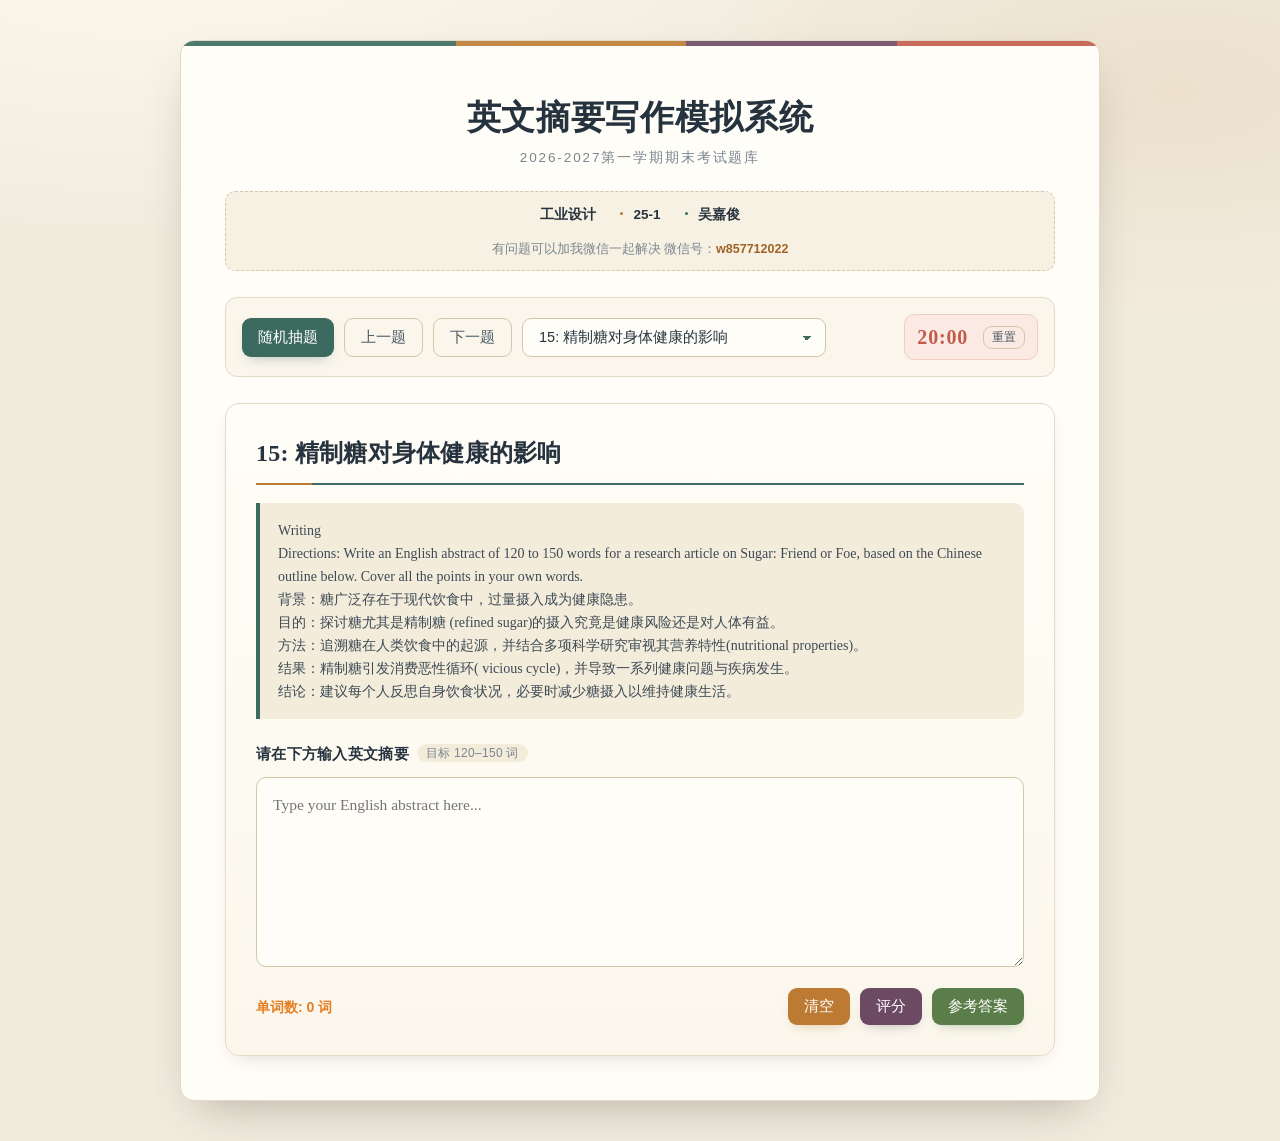
==== index.html @ 1ac741e0 "主谓一致规则审查：新增 SVA-009/011/012/013 并修掉 SVA-008/QUA-005 误报 of 短语中心词一致、定语从句隔开的主语、United States 类单数、each o" ====
<!DOCTYPE html>
<html lang="zh-CN">
<head>
    <meta charset="UTF-8">
    <meta name="viewport" content="width=device-width, initial-scale=1.0">
    <title>期末英语摘要写作模拟系统</title>
    <link rel="stylesheet" href="style.css?v=20261019s">
</head>
<body>

<div class="container">
    <h1>英文摘要写作模拟系统</h1>
    <div class="subtitle">2026-2027第一学期期末考试题库</div>

    <section>
        <div>
            <div>
                <h3 class="profile-major">工业设计</h3>
                <h3 class="profile-class">25-1</h3>
                <h3 class="profile-name">吴嘉俊</h3>
                <h4>有问题可以加我微信一起解决 微信号：<b>w857712022</b></h4>

            </div>
        </div>
    </section>
    <div class="control-panel">
        <div class="btn-group">
            <button onclick="drawRandomQuestion()">随机抽题</button>
            <button class="outline" onclick="prevQuestion()">上一题</button>
            <button class="outline" onclick="nextQuestion()">下一题 </button>
            <select id="questionSelect" onchange="selectQuestion(this.value)">
                <option value="">-- 选择具体题目 --</option>
            </select>
        </div>
        <div class="timer-box">
             <span id="timerDisplay" onclick="toggleTimer()" title="点击开始/暂停">20:00</span>
            <button class="outline" style="padding: 2px 8px; font-size: 12px; margin-left: 5px;" onclick="resetTimer()">重置</button>
        </div>
    </div>

   
    <div id="questionCard" class="card">
        <div class="question-header">
            <h2 id="qTitle" class="question-title"></h2>
        </div>
        
        <div id="qDirections" class="directions"></div>
        
     
        <div class="writing-area">
            <h5>请在下方输入英文摘要<span class="target-hint">目标 120–150 词</span></h5>
            <textarea id="userAnswer" spellcheck="false" autocorrect="off" autocapitalize="off" placeholder="Type your English abstract here..." oninput="updateWordCount();saveCurrentAnswer()"></textarea>
            
            <div class="action-row">
                <span class="word-count" id="wordCountDisplay">单词数: 0 词</span>
                <div class="btn-group">
                    <button class="warning" onclick="clearAnswer()">清空</button>
                    <button class="score" onclick="scoreAnswer()">评分</button>
                    <button class="secondary" onclick="toggleAnswer()">参考答案</button>
                </div>
            </div>
            <div id="scorePanel" class="score-panel"></div>
        </div>

        
        <div id="answerBox" class="answer-section">
            <div class="ans-title">参考答案:</div>
            <div id="qAbstract" class="abstract-text"></div>
            <div class="ans-title">关键词:</div>
            <div id="qKeywords" class="keywords"></div>
        </div>
    </div>
</div>

<script src="text-pos.js?v=20261019s"></script>
<script src="grammar-rules.js?v=20261019s"></script>
<script src="app.js?v=20261019s"></script>

</body>
</html>
---- style.css ----
:root {
    --paper:      #f2ecdf;
    --card:       #fffdf7;
    --ink:        #26333f;   
    --body:       #3d4a55;  
    --muted:      #7b8690;  
    --line:       #e3dac6;  
    --line-strong:#d3c6a9;

  
    --pine:       #3c6a5f;  
    --pine-deep:  #2f544b;
    --amber:      #bd7a33;  
    --amber-deep: #9e6325;
    --plum:       #6c4a63;   
    --olive:      #5a7d4a;  
    --rose:       #c25b4a;  
    --rose-bg:    #fbeae4;


    --font-display: Georgia, "Times New Roman", "Songti SC", "Noto Serif SC", "STSong", serif;
    --font-body:    -apple-system, "PingFang SC", "Hiragino Sans GB", "Microsoft YaHei", "Segoe UI", sans-serif;

    --shadow-card: 0 20px 45px -18px rgba(60, 54, 40, .35);
    --shadow-soft: 0 8px 22px -12px rgba(60, 54, 40, .28);
    --radius: 14px;
}

* { box-sizing: border-box; }

body {
    font-family: var(--font-body);
    color: var(--body);
    line-height: 1.6;
    margin: 0;

    background:
        radial-gradient(1200px 500px at 12% -6%, rgba(255, 251, 240, .85), transparent 60%),
        radial-gradient(900px 420px at 92% 8%, rgba(189, 122, 51, .10), transparent 55%),
        var(--paper);
    min-height: 100vh;
    padding: clamp(16px, 4vw, 40px) 20px;
    -webkit-font-smoothing: antialiased;
}


.container {
    max-width: 920px;
    margin: 0 auto;
    background: var(--card);
    border: 1px solid var(--line);
    border-radius: var(--radius);
    box-shadow: var(--shadow-card);
    padding: clamp(22px, 4vw, 44px);
    position: relative;
    overflow: hidden;
}

.container::before {
    content: "";
    position: absolute;
    top: 0; left: 0; right: 0;
    height: 5px;
    background: linear-gradient(90deg, var(--pine) 0 30%, var(--amber) 30% 55%, var(--plum) 55% 78%, var(--rose) 78%);
    opacity: .9;
}


h1 {
    font-family: var(--font-display);
    font-weight: 700;
    text-align: center;
    color: var(--ink);
    font-size: clamp(26px, 4.2vw, 34px);
    letter-spacing: .02em;
    margin: 6px 0 2px;
    text-wrap: balance;
}
.subtitle {
    text-align: center;
    color: var(--muted);
    font-size: 13.5px;
    letter-spacing: .14em;
    text-transform: uppercase;
    margin: 0 0 22px;
}


section > div > div {
    display: flex;
    flex-wrap: wrap;
    align-items: baseline;
    justify-content: center;
    gap: 4px 14px;
    padding: 12px 18px;
    background: #f7f1e3;
    border: 1px dashed var(--line-strong);
    border-radius: 10px;
    font-size: 13.5px;
    color: var(--muted);
}
.profile-major, .profile-class, .profile-name {
    display: inline;
    margin: 0;
    font-size: 13.5px;
    font-weight: 600;
    color: var(--ink);
}

.profile-class::before { content: ""; display: inline-block; width: 3px; height: 3px;
    border-radius: 50%; background: var(--amber); margin: 0 10px 3px; vertical-align: middle; }
.profile-name::before { content: ""; display: inline-block; width: 3px; height: 3px;
    border-radius: 50%; background: var(--pine); margin: 0 10px 3px; vertical-align: middle; }

section h4 {
    margin: 10px 0 0;
    width: 100%;
    text-align: center;
    font-size: 12.5px;
    font-weight: 400;
    color: var(--muted);
    line-height: 1.5;
}
section h4 b { color: var(--amber-deep); font-weight: 600; }


.control-panel {
    display: flex;
    flex-wrap: wrap;
    gap: 14px;
    justify-content: space-between;
    align-items: center;
    margin: 26px 0;
    padding: 16px;
    background: #faf6ec;
    border: 1px solid var(--line);
    border-radius: 12px;
}
.btn-group { display: flex; flex-wrap: wrap; gap: 10px; }

select, button {
    font-family: inherit;
    font-size: 14.5px;
    padding: 9px 16px;
    border-radius: 9px;
    border: 1px solid var(--line-strong);
    background: #fffdf7;
    color: var(--ink);
    cursor: pointer;
    transition: transform .12s ease, box-shadow .18s ease, background .18s ease, color .18s ease, border-color .18s ease;
    appearance: none;
}
button:active { transform: translateY(1px) scale(.99); }
button:focus-visible, select:focus-visible { outline: 2px solid var(--amber); outline-offset: 2px; }

button {
    color: #fff;
    background: var(--pine);
    border: none;
    box-shadow: 0 6px 14px -8px rgba(60, 106, 95, .55);
}
button:hover { background: var(--pine-deep); box-shadow: 0 8px 18px -8px rgba(60, 106, 95, .6); transform: translateY(-1px); }

button.secondary { background: var(--olive); box-shadow: 0 6px 14px -8px rgba(90, 125, 74, .55); }
button.secondary:hover { background: #4a6a3c; }
button.warning { background: var(--amber); box-shadow: 0 6px 14px -8px rgba(189, 122, 51, .55); }
button.warning:hover { background: var(--amber-deep); }
button.score { background: var(--plum); box-shadow: 0 6px 14px -8px rgba(108, 74, 99, .55); }
button.score:hover { background: #5a3d52; }
button.outline { background: transparent; color: #4a5a63; border: 1px solid var(--line-strong); box-shadow: none; }
button.outline:hover { background: #f3ecdb; color: var(--ink); transform: translateY(-1px); }


select {
    background-image: linear-gradient(45deg, transparent 50%, var(--pine) 50%),
                      linear-gradient(135deg, var(--pine) 50%, transparent 50%);
    background-position: calc(100% - 18px) 55%, calc(100% - 13px) 55%;
    background-size: 5px 5px;
    background-repeat: no-repeat;
    padding-right: 36px;
}


.timer-box {
    display: inline-flex;
    align-items: center;
    gap: 10px;
    font-family: var(--font-display);
    font-size: 20px;
    font-weight: 700;
    font-variant-numeric: tabular-nums;
    color: var(--rose);
    background: var(--rose-bg);
    border: 1px solid #f0cfc3;
    border-radius: 10px;
    padding: 6px 12px;
    transition: transform .2s ease, box-shadow .2s ease;
}
.timer-box:has(#timerDisplay.is-running) {
    box-shadow: 0 0 0 4px rgba(194, 91, 74, .12);
}
#timerDisplay {
    cursor: pointer;
    user-select: none;
    letter-spacing: .04em;
}
#timerDisplay.is-running { animation: pulse 2s ease-in-out infinite; }
@keyframes pulse {
    0%, 100% { opacity: 1; }
    50% { opacity: .55; }
}
.timer-box button { font-size: 11.5px; padding: 3px 10px; }

.card {
    border: 1px solid var(--line);
    border-radius: var(--radius);
    background: linear-gradient(180deg, #fffdf7, #fbf7ec);
    padding: clamp(18px, 3vw, 30px);
    display: none;
    box-shadow: var(--shadow-soft);
}
.card.active { display: block; animation: reveal .55s cubic-bezier(.2,.8,.2,1) both; }
@keyframes reveal {
    from { opacity: 0; transform: translateY(14px); }
    to   { opacity: 1; transform: translateY(0); }
}

.question-header {
    display: flex;
    justify-content: space-between;
    align-items: center;
    padding-bottom: 10px;
    margin-bottom: 18px;
    border-bottom: 2px solid var(--pine);
    position: relative;
}
.question-header::after {
    content: "";
    position: absolute;
    left: 0; bottom: -2px;
    width: 56px; height: 2px;
    background: var(--amber);
}
.question-title {
    font-family: var(--font-display);
    font-size: clamp(19px, 3vw, 24px);
    font-weight: 700;
    color: var(--ink);
    margin: 0;
    letter-spacing: .01em;
}

.directions {
    background: #f3ecdb;
    border-left: 4px solid var(--pine);
    border-radius: 0 10px 10px 0;
    padding: 16px 18px;
    margin-bottom: 24px;
    font-family: "Georgia", "Times New Roman", ui-monospace, var(--font-body);
    white-space: pre-wrap;
    line-height: 1.65;
    font-size: 14px;
    color: var(--body);
}


.writing-area { margin-top: 4px; }
.writing-area h5 {
    margin: 0 0 10px;
    font-size: 14.5px;
    font-weight: 600;
    color: var(--ink);
    letter-spacing: .02em;
}
.writing-area .target-hint {
    margin-left: 8px;
    font-size: 12px;
    font-weight: 500;
    color: var(--muted);
    background: #f3ecdb;
    padding: 2px 9px;
    border-radius: 20px;
    vertical-align: 2px;
}
textarea {
    width: 100%;
    height: 190px;
    padding: 14px 16px;
    box-sizing: border-box;
    border: 1px solid var(--line-strong);
    border-radius: 10px;
    background: #fffdf7;
    font-family: "Georgia", "Times New Roman", var(--font-body);
    font-size: 15.5px;
    line-height: 1.7;
    resize: vertical;
    color: var(--ink);
    transition: border-color .2s ease, box-shadow .2s ease;
}
textarea:focus {
    outline: none;
    border-color: var(--pine);
    box-shadow: 0 0 0 4px rgba(60, 106, 95, .14);
}

.action-row {
    display: flex;
    justify-content: space-between;
    align-items: center;
    gap: 12px;
    margin-top: 14px;
    flex-wrap: wrap;
}
.word-count {
    font-size: 14px;
    font-weight: 600;
    color: var(--muted);
    font-variant-numeric: tabular-nums;
}


.score-panel {
    display: none;
    margin-top: 22px;
    padding: 20px;
    background: #fffdf7;
    border: 1px solid var(--line);
    border-radius: 12px;
    box-shadow: var(--shadow-soft);
}
.score-panel.show { display: block; animation: reveal .4s ease both; }
.score-total {
    font-family: var(--font-display);
    font-size: 34px;
    font-weight: 700;
    text-align: center;
    color: var(--ink);
    line-height: 1.1;
}
.score-total::after { content: ""; display: block; width: 44px; height: 3px; margin: 10px auto 0; background: var(--amber); }
.score-grade { text-align: center; font-size: 13px; color: var(--muted); margin-bottom: 16px; letter-spacing: .04em; }
.score-row { display: flex; align-items: center; gap: 10px; margin-bottom: 3px; font-size: 13px; }
.score-label { width: 124px; flex-shrink: 0; color: var(--body); font-weight: 500; }
.score-bar { flex: 1; height: 9px; background: #efe7d5; border-radius: 5px; overflow: hidden; }
.score-fill { height: 100%; border-radius: 5px; transition: width .55s cubic-bezier(.2,.8,.2,1); }
.score-val { width: 34px; text-align: right; font-weight: 700; font-variant-numeric: tabular-nums; }
.score-tip { font-size: 12px; color: var(--muted); margin: 0 0 7px 134px; }
.score-tip .score-missed { color: var(--rose); }
.score-tip .score-coll { display: block; margin-top: 3px; color: var(--green, #2f7d4f); }
.score-note {
    margin-top: 12px;
    padding: 8px 12px;
    border-radius: 8px;
    background: #fbf7ec;
    border: 1px dashed var(--line-strong);
    color: var(--muted);
    font-size: 12.5px;
    line-height: 1.6;
}
.score-issues { margin: 12px 0 0; padding-left: 20px; font-size: 13px; }
.score-issues li { margin-bottom: 5px; line-height: 1.5; }
.score-issues .err { color: var(--rose); }
.score-issues .warnx { color: var(--amber-deep); }
.score-issues .susp { color: var(--amber-deep); }
.score-issues .susp::before { content: "◈ "; color: var(--amber); opacity: .9; }
.score-issues .suggest { color: var(--muted); }
.score-issues .suggest::before { content: "✎ "; color: var(--pine); opacity: .7; }
.score-issues .issue-sug { color: var(--pine); font-size: 12px; margin-left: 6px; }
.score-empty { color: var(--muted); text-align: center; padding: 8px; }

/* ---------- 语法原文高亮 ---------- */
.grammar-preview {
    margin: 12px 2px 4px;
    padding: 12px 14px;
    background: #fffdf7;
    border: 1px solid var(--line);
    border-radius: 8px;
    font-family: "Georgia", "Times New Roman", ui-monospace, var(--font-body);
    font-size: 13px;
    line-height: 1.7;
    color: var(--body);
    white-space: pre-wrap;
}
mark.g-err { background: rgba(196, 43, 43, .16); color: #a12828; border-bottom: 1.5px solid #c42b2b; border-radius: 3px; padding: 0 1px; }
mark.g-susp { background: rgba(196, 142, 43, .16); color: #8a5c17; border-bottom: 1.5px dashed #c48e2b; border-radius: 3px; padding: 0 1px; }

/* ---------- 答案区 ---------- */
.answer-section {
    margin-top: 26px;
    border-top: 2px dashed var(--line-strong);
    padding-top: 20px;
    display: none;
}
.answer-section.show { display: block; animation: reveal .4s ease both; }
.ans-title {
    font-weight: 700;
    font-size: 13px;
    letter-spacing: .1em;
    color: var(--amber-deep);
    margin: 0 0 8px;
    text-transform: uppercase;
}
.ans-title:not(:first-child) { margin-top: 18px; }
.abstract-text, .keywords {
    line-height: 1.7;
    background: #fbf7ec;
    padding: 15px 17px;
    border-radius: 10px;
    border: 1px solid var(--line);
    font-family: "Georgia", "Times New Roman", var(--font-body);
    font-size: 14.5px;
    color: var(--body);
}
.keywords { font-style: italic; color: var(--muted); }

@media (max-width: 680px) {
    body { padding: 10px 8px; }
    .container { padding: 18px 14px; border-radius: 12px; }
    h1 { font-size: 23px; }
    .subtitle { font-size: 11.5px; letter-spacing: .1em; }

    .control-panel { flex-direction: column; align-items: stretch; padding: 13px; }
    .btn-group { display: grid; grid-template-columns: repeat(2, 1fr); gap: 8px; }
    .btn-group button { width: 100%; }
    .btn-group button.outline { grid-column: span 1; }
    select { width: 100%; grid-column: span 2; }
    select, button, textarea { font-size: 16px; }   /* 防 iOS 聚焦缩放 */

    .timer-box { justify-content: space-between; width: 100%; }
    .card { padding: 16px 13px; }
    .question-title { font-size: 18px; }
    .directions {
        font-size: 13px;
        padding: 13px 14px;
       
        position: sticky;
        top: 0;
        z-index: 8;
        max-height: 34vh;
        overflow-y: auto;
        background: #f3ecdb;
        box-shadow: 0 6px 18px -10px rgba(60, 54, 40, .5);
    }
   
    .card:focus-within .directions {
        position: fixed;
        top: 0;
        left: 0;
        right: 0;
        margin: 0;
        border-radius: 0;
        border-left: none;
        z-index: 40;
        max-height: 38vh;
        box-shadow: 0 8px 20px -8px rgba(60, 54, 40, .55);
    }
    .card:focus-within { padding-top: 40vh; }
    textarea { height: 200px; font-size: 16px; }

    .action-row { flex-direction: column; align-items: stretch; }
    .btn-group .btn-group { display: grid; }
    .word-count { text-align: center; }

    .score-label { width: 92px; font-size: 12px; }
    .score-tip { margin-left: 102px; }
    .score-total { font-size: 28px; }
}
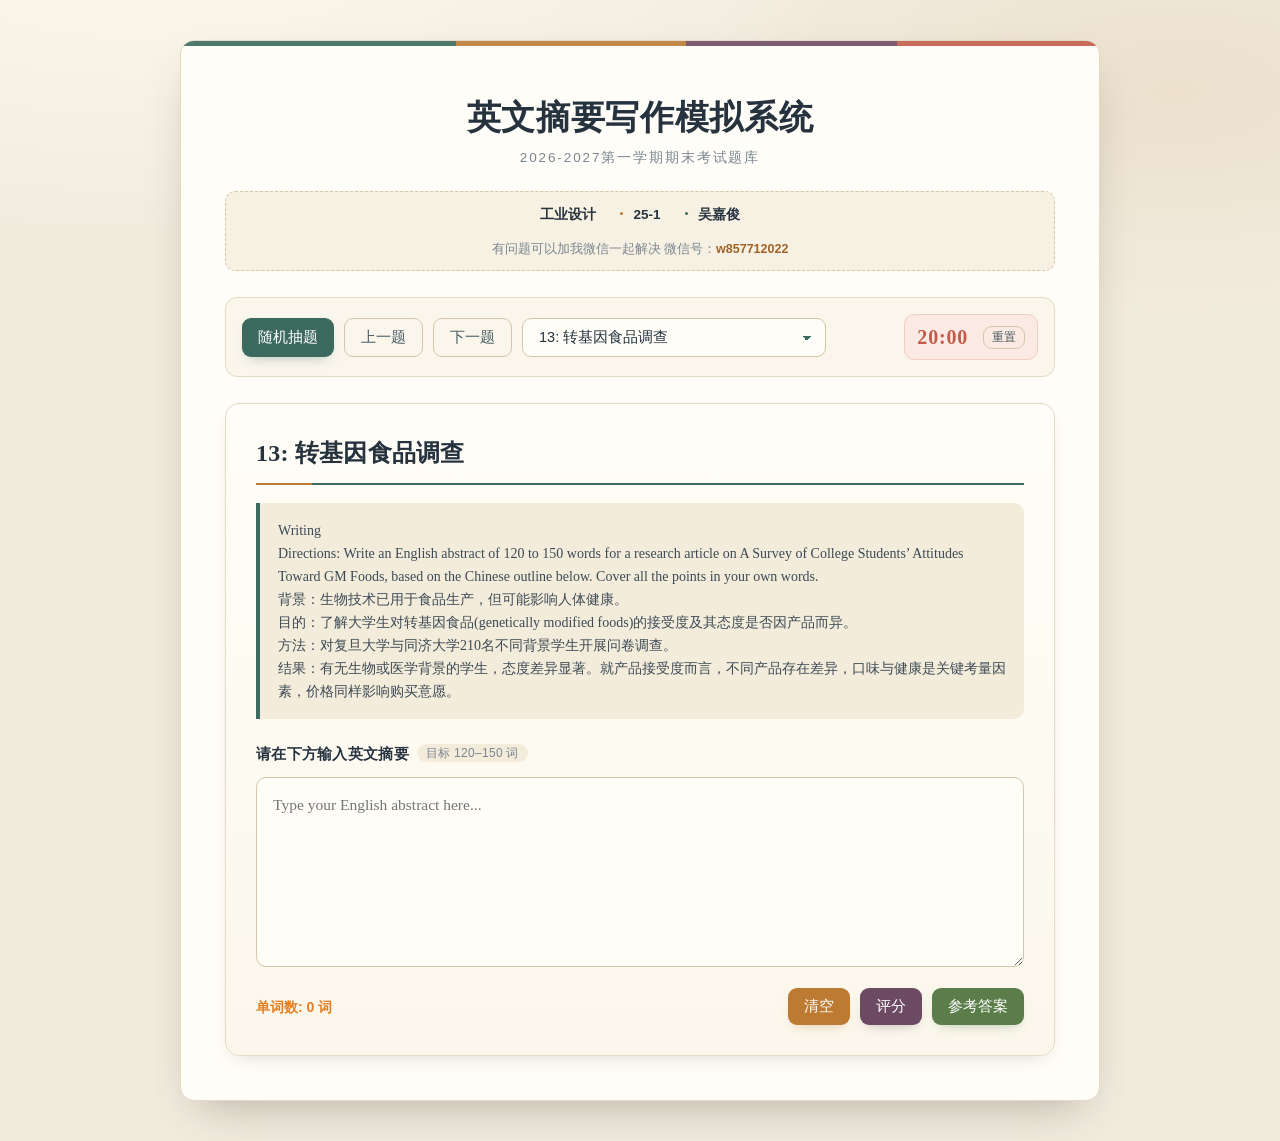
==== commit 63ad338b: "新增连词（CONJ-002/003）与副词（ADV-001~003）规则 like→such as、because+名词短语→because of、动词+形容词应用副词、very 误修饰动词、句首连接" ====
--- a/index.html
+++ b/index.html
@@ -4,7 +4,7 @@
     <meta charset="UTF-8">
     <meta name="viewport" content="width=device-width, initial-scale=1.0">
     <title>期末英语摘要写作模拟系统</title>
-    <link rel="stylesheet" href="style.css?v=20261019s">
+    <link rel="stylesheet" href="style.css?v=20261019w">
 </head>
 <body>
 
@@ -72,9 +72,9 @@
     </div>
 </div>
 
-<script src="text-pos.js?v=20261019s"></script>
-<script src="grammar-rules.js?v=20261019s"></script>
-<script src="app.js?v=20261019s"></script>
+<script src="text-pos.js?v=20261019w"></script>
+<script src="grammar-rules.js?v=20261019w"></script>
+<script src="app.js?v=20261019w"></script>
 
 </body>
 </html>
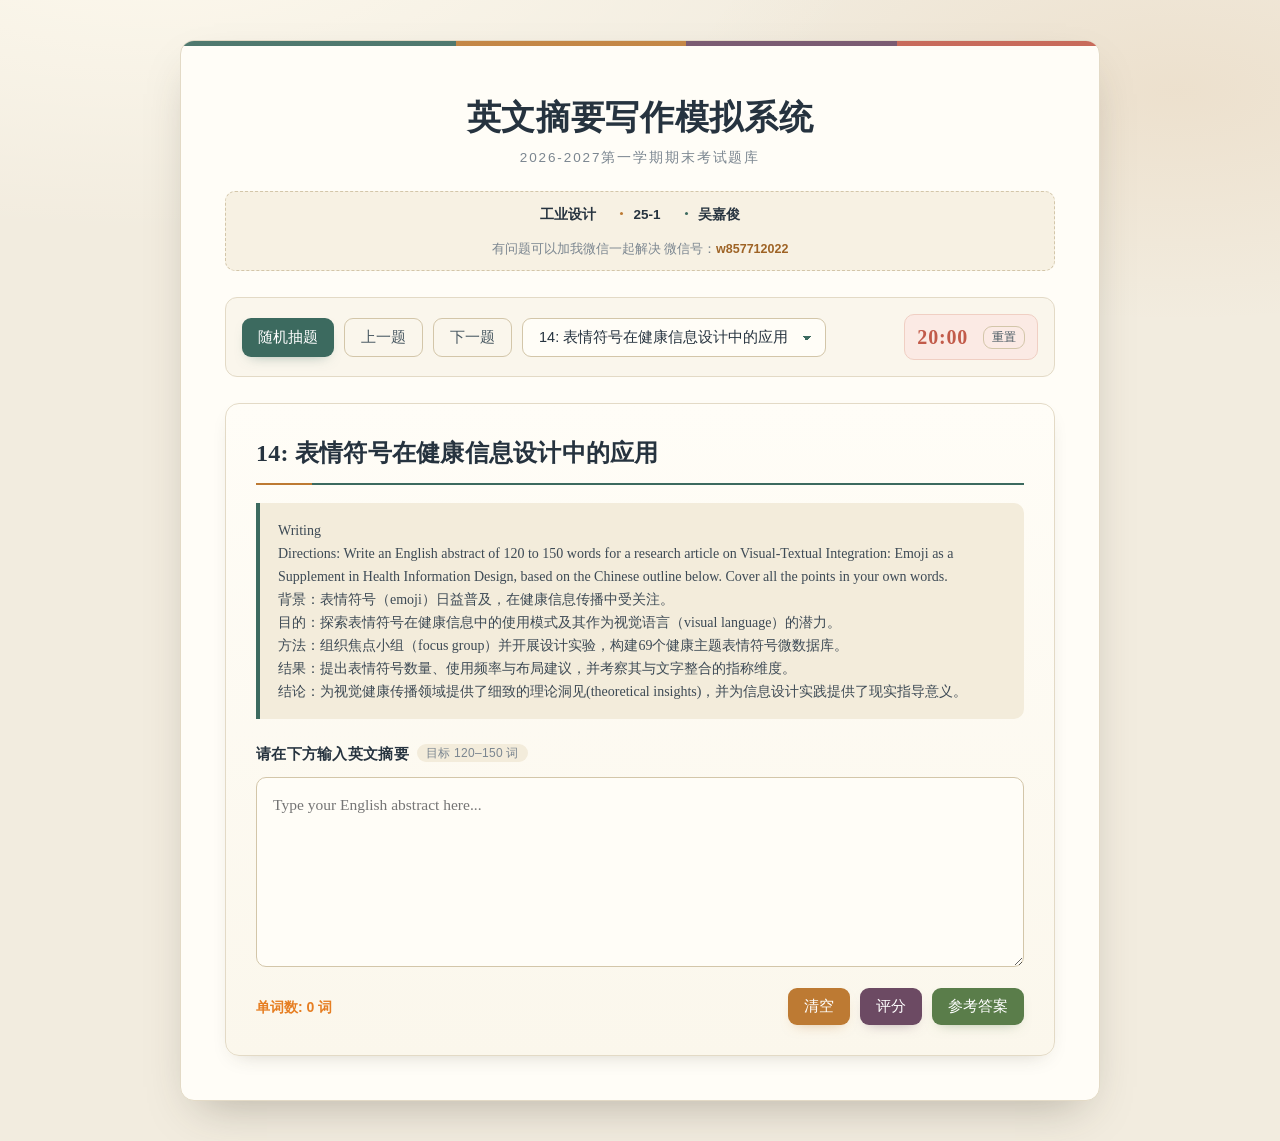
==== commit 29770e82: "新增代词（PRON-001~003）与形容词（ADJ-001~004）规则，并补齐介词（PREP-002~007）与名词（NOUN-005/006）规则 介词：时间/季节/年份介词误用、despite" ====
--- a/index.html
+++ b/index.html
@@ -4,7 +4,7 @@
     <meta charset="UTF-8">
     <meta name="viewport" content="width=device-width, initial-scale=1.0">
     <title>期末英语摘要写作模拟系统</title>
-    <link rel="stylesheet" href="style.css?v=20261019w">
+    <link rel="stylesheet" href="style.css?v=20261019y">
 </head>
 <body>
 
@@ -72,9 +72,9 @@
     </div>
 </div>
 
-<script src="text-pos.js?v=20261019w"></script>
-<script src="grammar-rules.js?v=20261019w"></script>
-<script src="app.js?v=20261019w"></script>
+<script src="text-pos.js?v=20261019y"></script>
+<script src="grammar-rules.js?v=20261019y"></script>
+<script src="app.js?v=20261019y"></script>
 
 </body>
 </html>
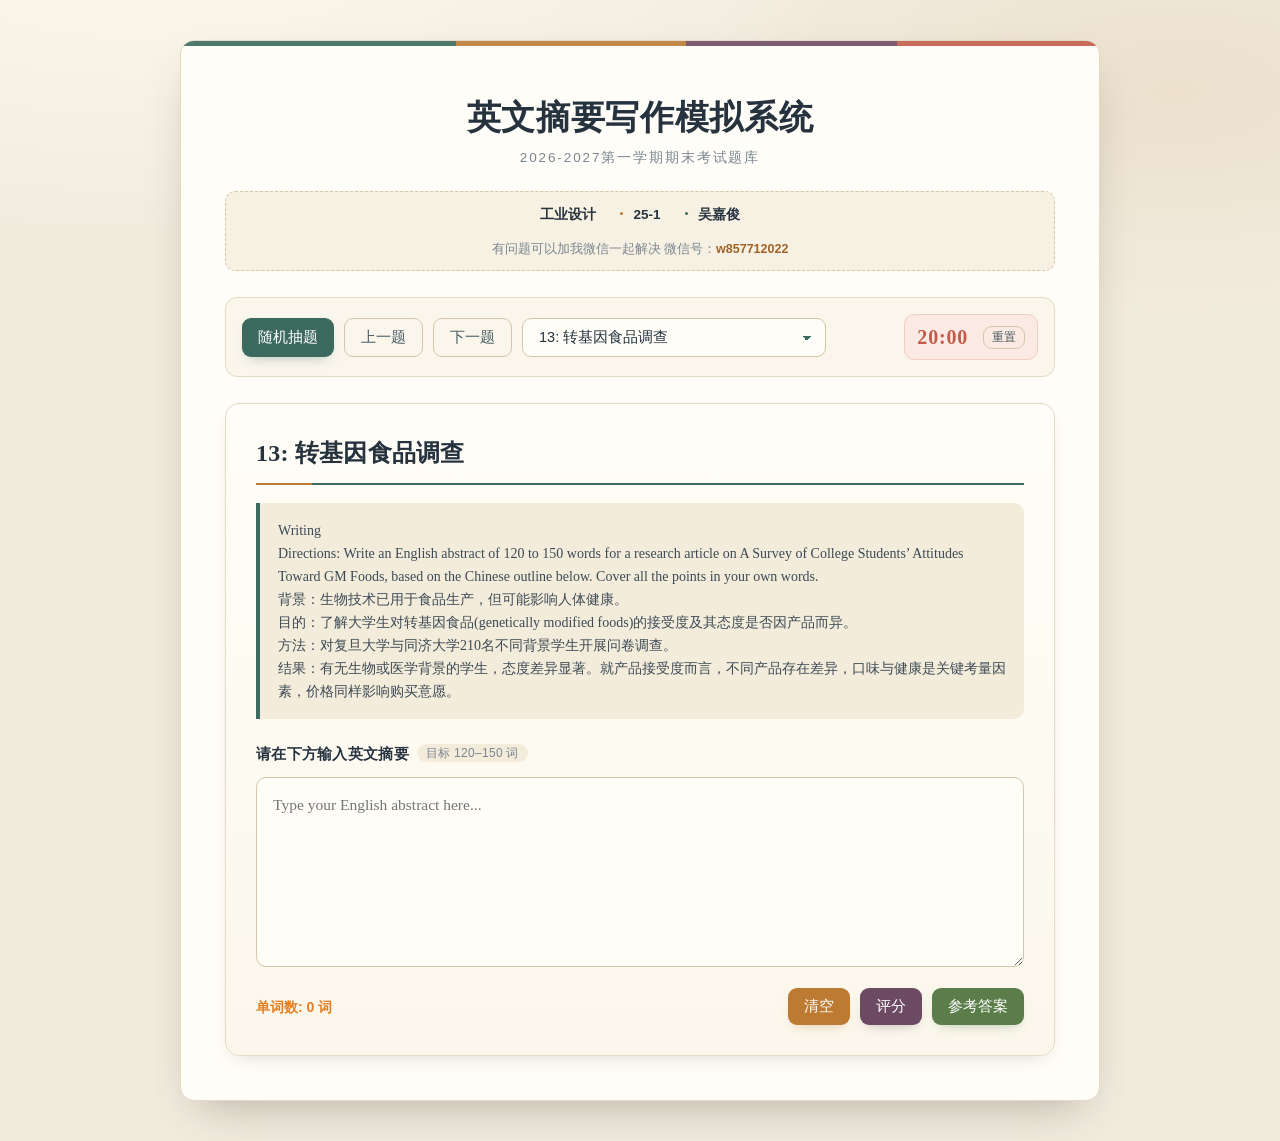
==== commit 0679a70b: "修复 7 处误报并补 10 条漏检规则（白名单豁免/SVA 判定/新增 THERE-001 等） 误报：ART-002/ART-006/SVA-009/SVA-002/CLA-002/RUN-001/" ====
--- a/index.html
+++ b/index.html
@@ -4,7 +4,7 @@
     <meta charset="UTF-8">
     <meta name="viewport" content="width=device-width, initial-scale=1.0">
     <title>期末英语摘要写作模拟系统</title>
-    <link rel="stylesheet" href="style.css?v=20261019y">
+    <link rel="stylesheet" href="style.css?v=20261020a">
 </head>
 <body>
 
@@ -72,9 +72,9 @@
     </div>
 </div>
 
-<script src="text-pos.js?v=20261019y"></script>
-<script src="grammar-rules.js?v=20261019y"></script>
-<script src="app.js?v=20261019y"></script>
+<script src="text-pos.js?v=20261020a"></script>
+<script src="grammar-rules.js?v=20261020a"></script>
+<script src="app.js?v=20261020a"></script>
 
 </body>
 </html>
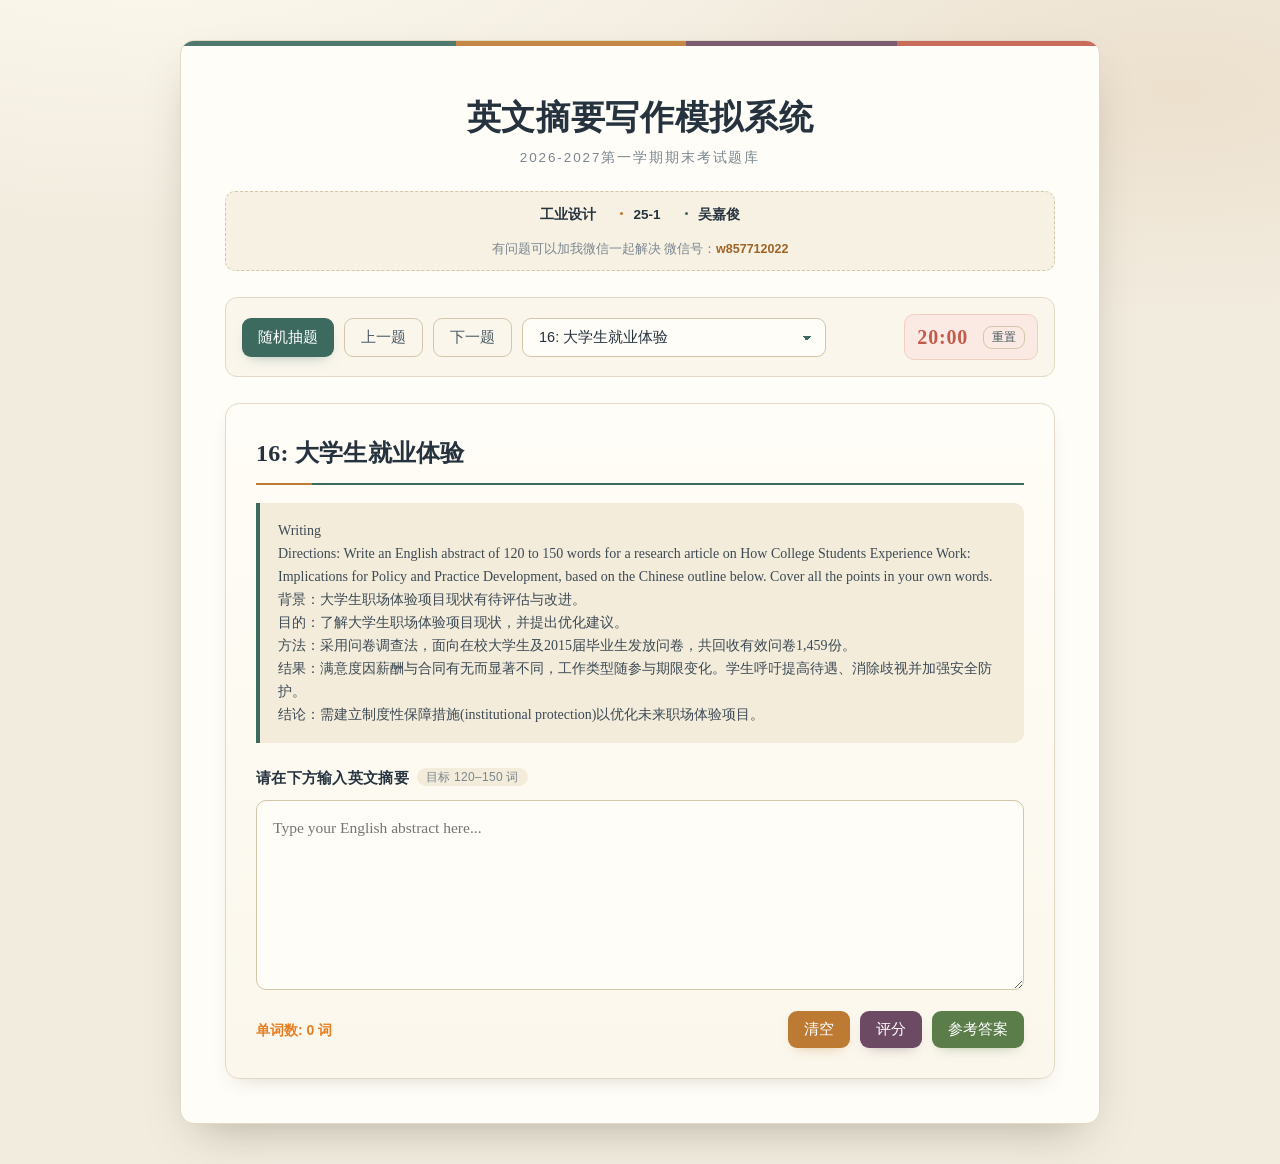
==== commit b8729b3b: "统一 style.css 缓存版本号到 20261022a" ====
--- a/index.html
+++ b/index.html
@@ -4,7 +4,7 @@
     <meta charset="UTF-8">
     <meta name="viewport" content="width=device-width, initial-scale=1.0">
     <title>期末英语摘要写作模拟系统</title>
-    <link rel="stylesheet" href="style.css?v=20261020a">
+    <link rel="stylesheet" href="style.css?v=20261022a">
 </head>
 <body>
 
@@ -72,9 +72,19 @@
     </div>
 </div>
 
-<script src="text-pos.js?v=20261020a"></script>
-<script src="grammar-rules.js?v=20261020a"></script>
-<script src="app.js?v=20261020a"></script>
+<script src="text-pos.js?v=20261022a"></script>
+
+<!-- grammar-checker：词表层 → 核心层 → 规则层 → 残余规则 -->
+<script src="grammar-checker/dictionaries/uncountables.js?v=20261022a"></script>
+<script src="grammar-checker/dictionaries/prepositions.js?v=20261022a"></script>
+<script src="grammar-checker/dictionaries/irregularities.js?v=20261022a"></script>
+<script src="grammar-checker/core/tokenizer.js?v=20261022a"></script>
+<script src="grammar-checker/core/protector.js?v=20261022a"></script>
+<script src="grammar-checker/core/pipeline.js?v=20261022a"></script>
+<script src="grammar-checker/rules/article.js?v=20261022a"></script>
+<script src="grammar-checker/rules/tense.js?v=20261022a"></script>
+<script src="grammar-rules.js?v=20261022a"></script>
+<script src="app.js?v=20261022a"></script>
 
 </body>
 </html>
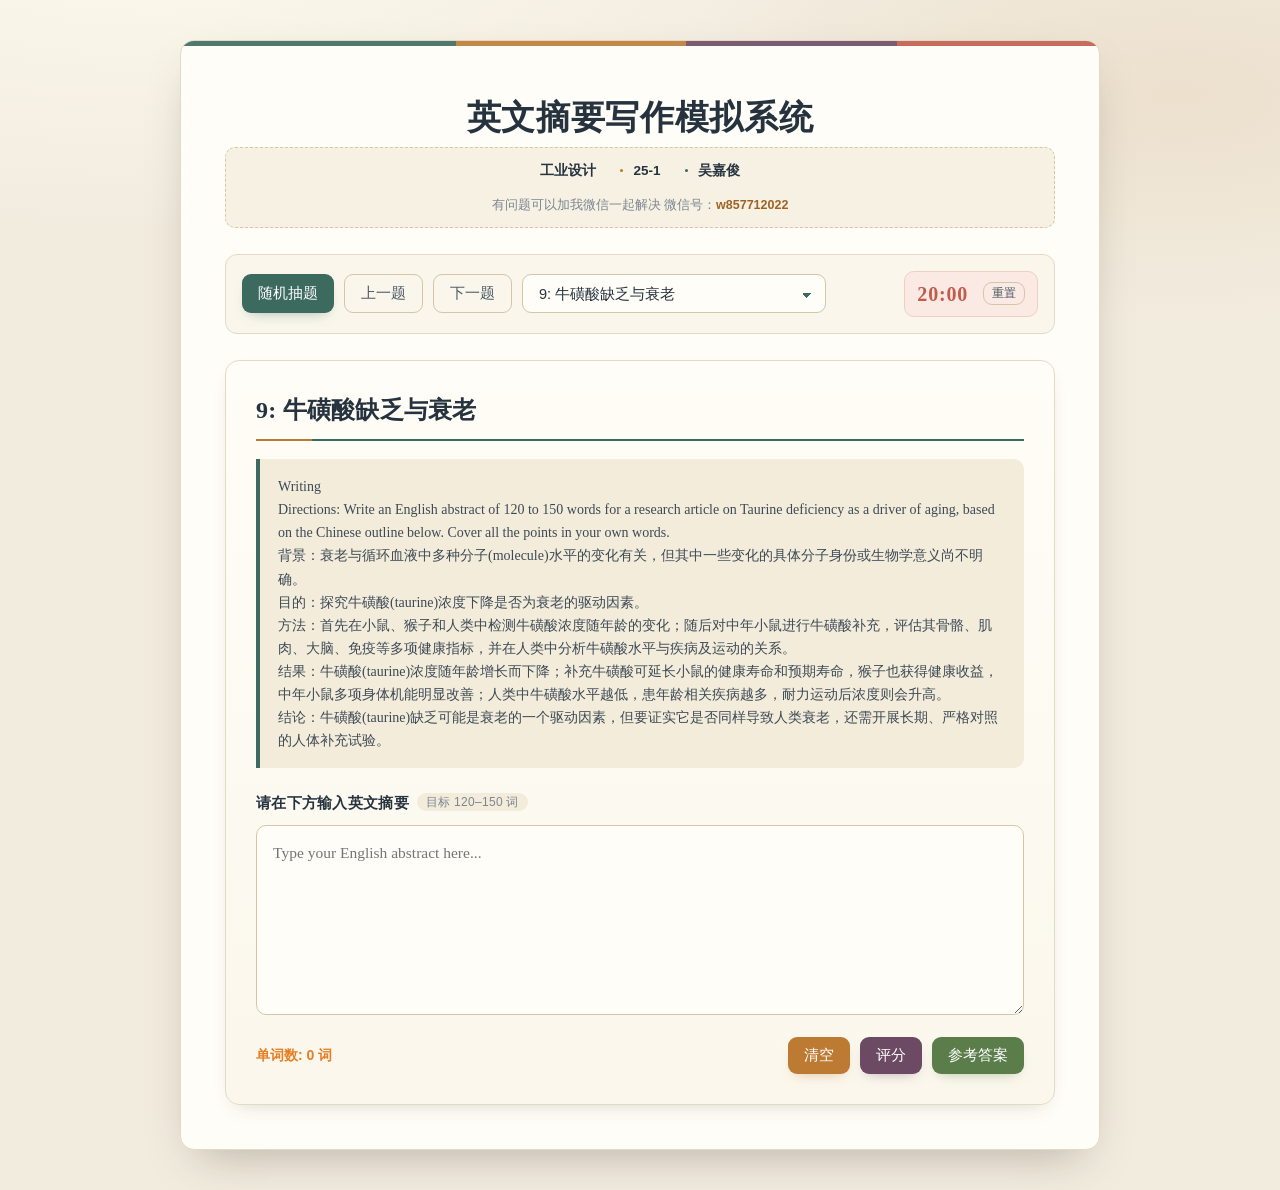
==== commit 269ad914: "移除页面副标题 2026-2027第一学期期末考试题库" ====
--- a/index.html
+++ b/index.html
@@ -10,7 +10,6 @@
 
 <div class="container">
     <h1>英文摘要写作模拟系统</h1>
-    <div class="subtitle">2026-2027第一学期期末考试题库</div>
 
     <section>
         <div>
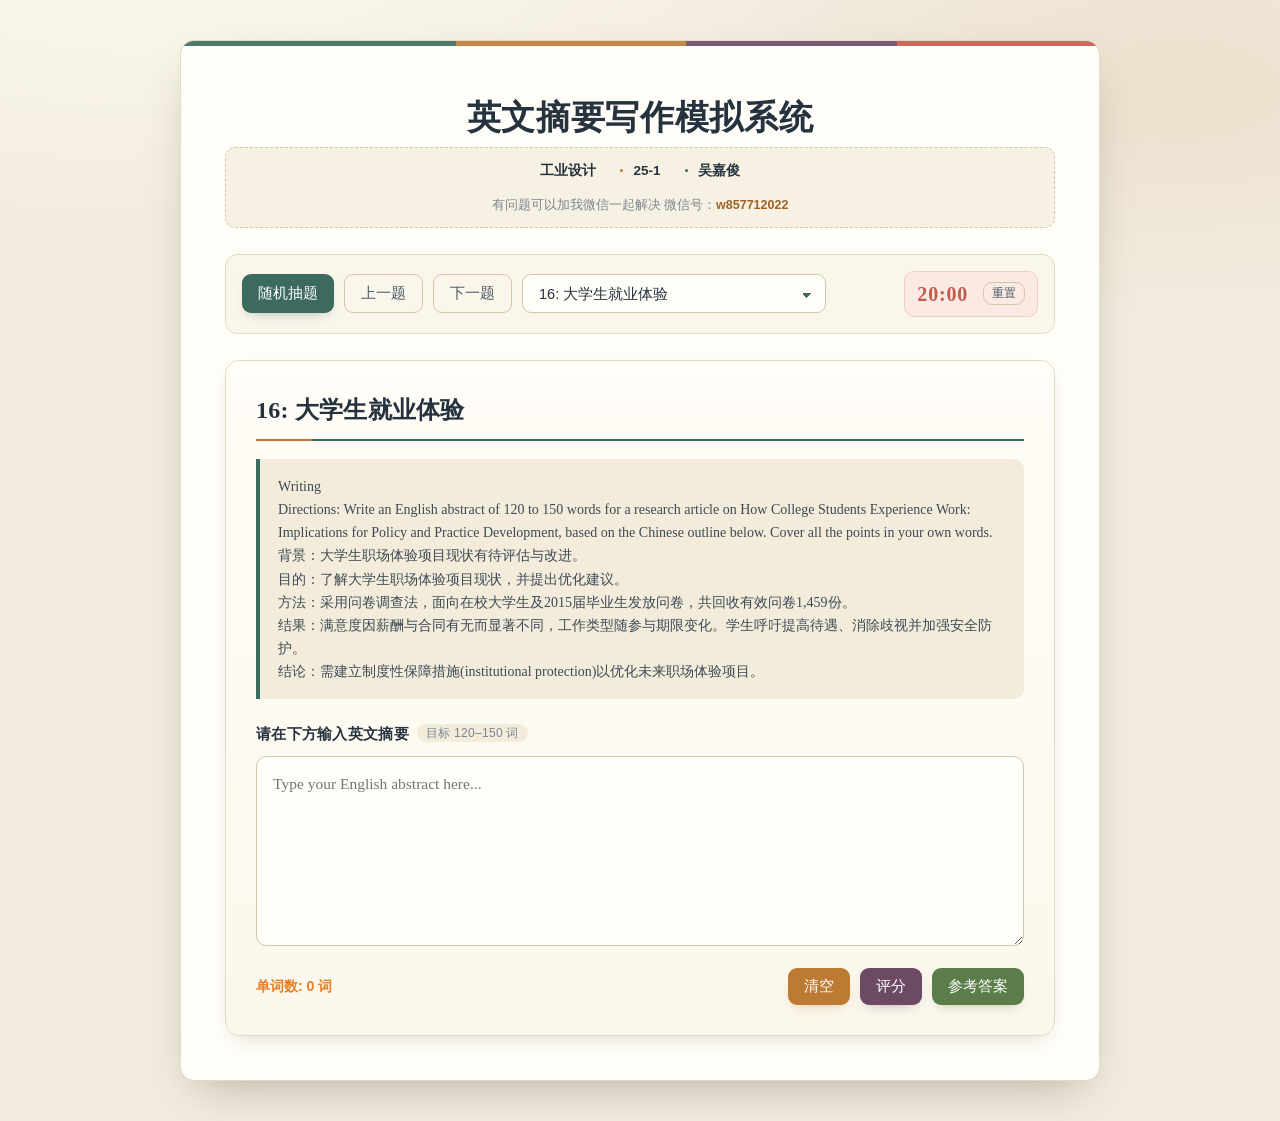
==== commit 8b67784c: "参考答案按中文提纲要点分段展示 新增 QUESTION_SEGMENTS（20 题按背景/目的/方法/结果/结论切分英文句群），renderAbstract() 自动从 directions 提取中文" ====
--- a/index.html
+++ b/index.html
@@ -4,7 +4,7 @@
     <meta charset="UTF-8">
     <meta name="viewport" content="width=device-width, initial-scale=1.0">
     <title>期末英语摘要写作模拟系统</title>
-    <link rel="stylesheet" href="style.css?v=20261022a">
+    <link rel="stylesheet" href="style.css?v=20261101a">
 </head>
 <body>
 
@@ -83,7 +83,7 @@
 <script src="grammar-checker/rules/article.js?v=20261022a"></script>
 <script src="grammar-checker/rules/tense.js?v=20261022a"></script>
 <script src="grammar-rules.js?v=20261022a"></script>
-<script src="app.js?v=20261022a"></script>
+<script src="app.js?v=20261101a"></script>
 
 </body>
 </html>
--- a/style.css
+++ b/style.css
@@ -412,6 +412,24 @@
     color: var(--body);
 }
 .keywords { font-style: italic; color: var(--muted); }
+
+/* 参考范文分段：中文要点 → 对应英文句群 */
+.abstract-text.seg-mode { padding: 14px 16px; }
+.abs-seg {
+    padding: 2px 0 2px 11px;
+    border-left: 3px solid var(--line-strong);
+    margin-bottom: 13px;
+}
+.abs-seg:last-child { margin-bottom: 0; }
+.abs-seg-zh {
+    font-size: 12.5px;
+    line-height: 1.65;
+    color: var(--muted);
+    margin-bottom: 4px;
+    font-family: var(--font-body);
+}
+.abs-seg-zh div { margin-bottom: 1px; }
+.abs-seg-en { line-height: 1.75; color: var(--body); }
 
 @media (max-width: 680px) {
     body { padding: 10px 8px; }
